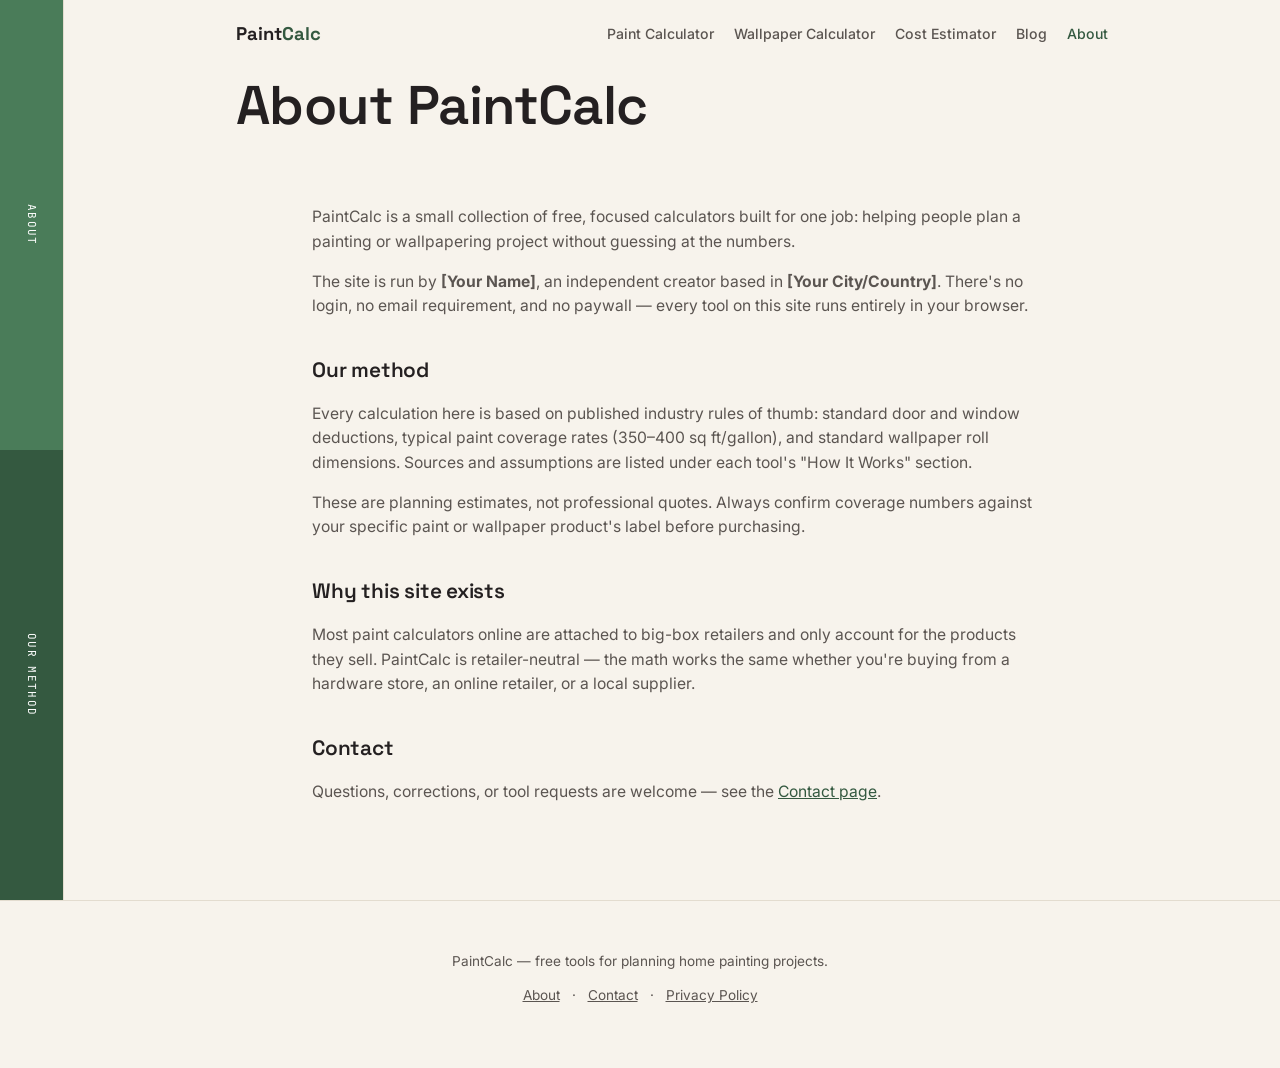
==== about.html @ 55cb7b65 "Add files via upload" ====
<!DOCTYPE html>
<html lang="en">
<head>
<meta charset="UTF-8">
<meta name="viewport" content="width=device-width, initial-scale=1.0">
<title>About PaintCalc | Free Painting Project Tools</title>
<meta name="description" content="PaintCalc builds free, ad-supported calculators to help homeowners and painters plan paint, wallpaper, and budget for their projects accurately.">
<meta name="robots" content="index, follow">
<link rel="preconnect" href="https://fonts.googleapis.com">
<link rel="preconnect" href="https://fonts.gstatic.com" crossorigin>
<link href="https://fonts.googleapis.com/css2?family=Space+Grotesk:wght@500;600;700&family=Inter:wght@400;500;600&family=JetBrains+Mono:wght@500;700&display=swap" rel="stylesheet">
<link rel="stylesheet" href="styles.css">
</head>
<body>
<div class="shell">
  <nav class="chip-rail" aria-label="Section navigation">
    <a href="#about" class="chip chip-1">About</a>
    <a href="#method" class="chip chip-4">Our Method</a>
  </nav>
  <main>
    <header class="site-nav">
      <a href="index.html" class="logo">Paint<span>Calc</span></a>
      <nav class="links">
        <a href="index.html">Paint Calculator</a>
        <a href="wallpaper-calculator.html">Wallpaper Calculator</a>
        <a href="paint-cost-calculator.html">Cost Estimator</a>
        <a href="blog.html">Blog</a>
        <a href="about.html" class="active">About</a>
      </nav>
    </header>

    <div class="hero compact">
      <h1>About PaintCalc</h1>
    </div>

    <section id="about">
      <div class="section-inner prose">
        <p>PaintCalc is a small collection of free, focused calculators built for one job: helping people plan a painting or wallpapering project without guessing at the numbers.</p>
        <p>The site is run by <strong>[Your Name]</strong>, an independent creator based in <strong>[Your City/Country]</strong>. There's no login, no email requirement, and no paywall — every tool on this site runs entirely in your browser.</p>

        <h2 id="method">Our method</h2>
        <p>Every calculation here is based on published industry rules of thumb: standard door and window deductions, typical paint coverage rates (350–400 sq ft/gallon), and standard wallpaper roll dimensions. Sources and assumptions are listed under each tool's "How It Works" section.</p>
        <p>These are planning estimates, not professional quotes. Always confirm coverage numbers against your specific paint or wallpaper product's label before purchasing.</p>

        <h2>Why this site exists</h2>
        <p>Most paint calculators online are attached to big-box retailers and only account for the products they sell. PaintCalc is retailer-neutral — the math works the same whether you're buying from a hardware store, an online retailer, or a local supplier.</p>

        <h2>Contact</h2>
        <p>Questions, corrections, or tool requests are welcome — see the <a href="contact.html">Contact page</a>.</p>
      </div>
    </section>
  </main>
</div>

<footer>
  <p>PaintCalc — free tools for planning home painting projects.</p>
  <p><a href="about.html">About</a> · <a href="contact.html">Contact</a> · <a href="privacy-policy.html">Privacy Policy</a></p>
</footer>
</body>
</html>
---- styles.css ----
:root{
  --cream:#F7F3EC;
  --paper:#FFFDF9;
  --ink:#242021;
  --ink-soft:#5B5551;
  --sage:#4A7C59;
  --sage-deep:#345940;
  --ochre:#D9A441;
  --slate:#3D5A80;
  --line:#E3DCCF;
  --radius:14px;
}
*{box-sizing:border-box;}
html{scroll-behavior:smooth;}
body{
  margin:0;
  background:var(--cream);
  color:var(--ink);
  font-family:'Inter',system-ui,sans-serif;
  line-height:1.55;
  -webkit-font-smoothing:antialiased;
}
h1,h2,h3,.display{
  font-family:'Space Grotesk',sans-serif;
  font-weight:600;
  letter-spacing:-0.01em;
  margin:0;
}
.mono{font-family:'JetBrains Mono',monospace;}
a{color:var(--sage-deep);}
:focus-visible{outline:3px solid var(--slate); outline-offset:2px;}
img,svg{display:block;max-width:100%;}

/* ---------- layout shell ---------- */
.shell{
  display:grid;
  grid-template-columns:64px 1fr;
  min-height:100vh;
}
@media (max-width:820px){
  .shell{grid-template-columns:1fr;}
}

/* ---------- paint-chip rail (signature element / in-page nav) ---------- */
.chip-rail{
  position:sticky;
  top:0;
  height:100vh;
  background:var(--paper);
  border-right:1px solid var(--line);
  display:flex;
  flex-direction:column;
}
@media (max-width:820px){
  .chip-rail{
    position:static;
    height:auto;
    flex-direction:row;
    border-right:none;
    border-bottom:1px solid var(--line);
    overflow-x:auto;
  }
}
.chip{
  flex:1;
  display:flex;
  align-items:center;
  justify-content:center;
  writing-mode:vertical-rl;
  text-orientation:mixed;
  font-family:'JetBrains Mono',monospace;
  font-size:11px;
  letter-spacing:0.12em;
  text-transform:uppercase;
  color:#fff;
  text-decoration:none;
  padding:18px 0;
  transition:flex-grow .25s ease;
}
.chip:hover, .chip:focus-visible{flex-grow:1.6;}
@media (max-width:820px){
  .chip{writing-mode:horizontal-tb; min-width:110px; padding:14px 10px;}
}
.chip-1{background:var(--sage);}
.chip-2{background:var(--ochre); color:#241d09;}
.chip-3{background:var(--slate);}
.chip-4{background:var(--sage-deep);}

main{min-width:0;}

/* ---------- top site nav (cross-page) ---------- */
.site-nav{
  display:flex;
  align-items:center;
  justify-content:space-between;
  flex-wrap:wrap;
  gap:14px;
  padding:20px 24px 0;
  max-width:920px;
  margin:0 auto;
}
.site-nav .logo{
  font-family:'Space Grotesk',sans-serif;
  font-weight:700;
  font-size:1.15rem;
  color:var(--ink);
  text-decoration:none;
}
.site-nav .logo span{color:var(--sage-deep);}
.site-nav .links{
  display:flex;
  gap:20px;
  flex-wrap:wrap;
  font-size:.88rem;
  font-weight:500;
}
.site-nav .links a{
  color:var(--ink-soft);
  text-decoration:none;
}
.site-nav .links a:hover, .site-nav .links a.active{color:var(--sage-deep);}

/* ---------- hero ---------- */
.hero{
  padding:40px 24px 48px;
  max-width:920px;
  margin:0 auto;
  text-align:left;
}
.hero.compact{padding-top:28px;}
.eyebrow{
  display:inline-flex;
  align-items:center;
  gap:8px;
  font-family:'JetBrains Mono',monospace;
  font-size:12px;
  letter-spacing:0.1em;
  text-transform:uppercase;
  color:var(--ink-soft);
  background:var(--paper);
  border:1px solid var(--line);
  padding:6px 12px;
  border-radius:999px;
  margin-bottom:22px;
}
.eyebrow .dot{width:8px;height:8px;border-radius:50%;background:var(--sage);}
.hero h1{
  font-size:clamp(2.1rem, 4.4vw, 3.4rem);
  line-height:1.05;
  max-width:16ch;
}
.hero h1 em{
  font-style:normal;
  color:var(--sage-deep);
  position:relative;
}
.hero p.lede{
  margin-top:20px;
  font-size:1.08rem;
  color:var(--ink-soft);
  max-width:56ch;
}
.swatch-strip{
  display:flex;
  gap:6px;
  margin-top:32px;
}
.swatch-strip span{
  height:34px;
  flex:1;
  border-radius:6px;
  max-width:70px;
}

/* ---------- calculator card ---------- */
section{padding:8px 24px 64px;}
.section-inner{max-width:920px;margin:0 auto;}
.card{
  background:var(--paper);
  border:1px solid var(--line);
  border-radius:var(--radius);
  padding:32px;
  box-shadow:0 1px 0 rgba(36,32,33,0.03);
}
.card h2{font-size:1.5rem;margin-bottom:6px;}
.card .sub{color:var(--ink-soft);font-size:.95rem;margin-bottom:28px;}
.grid{
  display:grid;
  grid-template-columns:repeat(3,1fr);
  gap:20px 24px;
}
@media (max-width:640px){.grid{grid-template-columns:1fr 1fr;}}
.field label{
  display:block;
  font-size:.82rem;
  font-weight:600;
  color:var(--ink-soft);
  margin-bottom:7px;
}
.field input, .field select{
  width:100%;
  padding:11px 12px;
  border:1.5px solid var(--line);
  border-radius:9px;
  font-family:'JetBrains Mono',monospace;
  font-size:1rem;
  background:var(--cream);
  color:var(--ink);
}
.field input:focus, .field select:focus{border-color:var(--sage);}
.field .hint{font-size:.75rem;color:var(--ink-soft);margin-top:4px;font-family:'Inter',sans-serif;}
.checkfield{display:flex;align-items:center;gap:8px;margin-top:8px;}
.checkfield input{width:auto;}
.actions{
  margin-top:28px;
  display:flex;
  align-items:center;
  gap:16px;
  flex-wrap:wrap;
}
button.primary{
  background:var(--sage-deep);
  color:#fff;
  border:none;
  padding:14px 26px;
  border-radius:9px;
  font-family:'Space Grotesk',sans-serif;
  font-weight:600;
  font-size:1rem;
  cursor:pointer;
  transition:background .15s ease, transform .1s ease;
}
button.primary:hover{background:var(--sage);}
button.primary:active{transform:translateY(1px);}
.reset{
  background:none;
  border:none;
  color:var(--ink-soft);
  font-size:.9rem;
  text-decoration:underline;
  cursor:pointer;
  padding:6px;
}

.result{
  margin-top:28px;
  border-top:1px dashed var(--line);
  padding-top:26px;
  display:none;
}
.result.show{display:block;}
.result-grid{
  display:grid;
  grid-template-columns:1fr 1fr;
  gap:16px;
}
@media (max-width:520px){.result-grid{grid-template-columns:1fr;}}
.result-tile{
  background:var(--cream);
  border:1px solid var(--line);
  border-radius:10px;
  padding:18px 20px;
}
.result-tile .label{
  font-size:.78rem;
  text-transform:uppercase;
  letter-spacing:.08em;
  color:var(--ink-soft);
  font-weight:600;
}
.result-tile .value{
  font-family:'JetBrains Mono',monospace;
  font-size:1.9rem;
  font-weight:700;
  color:var(--sage-deep);
  margin-top:4px;
}
.result-tile .value small{font-size:1rem;color:var(--ink-soft);font-weight:500;}
.result-note{
  margin-top:16px;
  font-size:.9rem;
  color:var(--ink-soft);
}

/* ---------- content sections ---------- */
.section-head{margin-bottom:26px;}
.section-head .kicker{
  font-family:'JetBrains Mono',monospace;
  font-size:12px;
  letter-spacing:.1em;
  text-transform:uppercase;
  color:var(--sage-deep);
  font-weight:700;
}
.section-head h2{font-size:1.7rem;margin-top:8px;}

.steps{
  display:grid;
  grid-template-columns:repeat(3,1fr);
  gap:20px;
}
@media (max-width:720px){.steps{grid-template-columns:1fr;}}
.step{
  background:var(--paper);
  border:1px solid var(--line);
  border-radius:12px;
  padding:22px;
}
.step .num{
  font-family:'JetBrains Mono',monospace;
  font-weight:700;
  color:var(--ochre);
  font-size:.85rem;
}
.step h3{font-size:1.05rem;margin-top:8px;}
.step p{color:var(--ink-soft);font-size:.93rem;margin-top:6px;}

.tips-list{
  display:grid;
  gap:14px;
}
.tip{
  display:flex;
  gap:14px;
  background:var(--paper);
  border:1px solid var(--line);
  border-radius:12px;
  padding:18px 20px;
}
.tip .chip-dot{
  width:10px;height:10px;border-radius:50%;
  background:var(--slate);
  margin-top:7px;
  flex-shrink:0;
}
.tip p{margin:0;color:var(--ink-soft);font-size:.94rem;}
.tip strong{color:var(--ink);}

.faq{border-top:1px solid var(--line);}
.faq-item{border-bottom:1px solid var(--line);padding:18px 0;}
.faq-item summary{
  cursor:pointer;
  font-weight:600;
  font-size:1rem;
  list-style:none;
  display:flex;
  justify-content:space-between;
  align-items:center;
}
.faq-item summary::-webkit-details-marker{display:none;}
.faq-item summary .icon{
  font-family:'JetBrains Mono',monospace;
  color:var(--sage-deep);
  font-size:1.2rem;
}
.faq-item[open] summary .icon{transform:rotate(45deg);}
.faq-item .icon{transition:transform .15s ease;}
.faq-item p{color:var(--ink-soft);margin-top:10px;font-size:.94rem;}

/* ---------- plain content pages (about/privacy/contact) ---------- */
.prose{max-width:720px;}
.prose h2{font-size:1.3rem;margin-top:36px;margin-bottom:10px;}
.prose p, .prose li{color:var(--ink-soft);font-size:.98rem;}
.prose ul{padding-left:20px;}
.contact-form{display:grid;gap:16px;max-width:480px;margin-top:20px;}
.contact-form textarea{
  width:100%;
  padding:11px 12px;
  border:1.5px solid var(--line);
  border-radius:9px;
  font-family:'Inter',sans-serif;
  font-size:1rem;
  background:var(--cream);
  color:var(--ink);
  min-height:120px;
  resize:vertical;
}

footer{
  padding:36px 24px 48px;
  text-align:center;
  color:var(--ink-soft);
  font-size:.85rem;
  border-top:1px solid var(--line);
}
footer a{color:var(--ink-soft);margin:0 8px;}
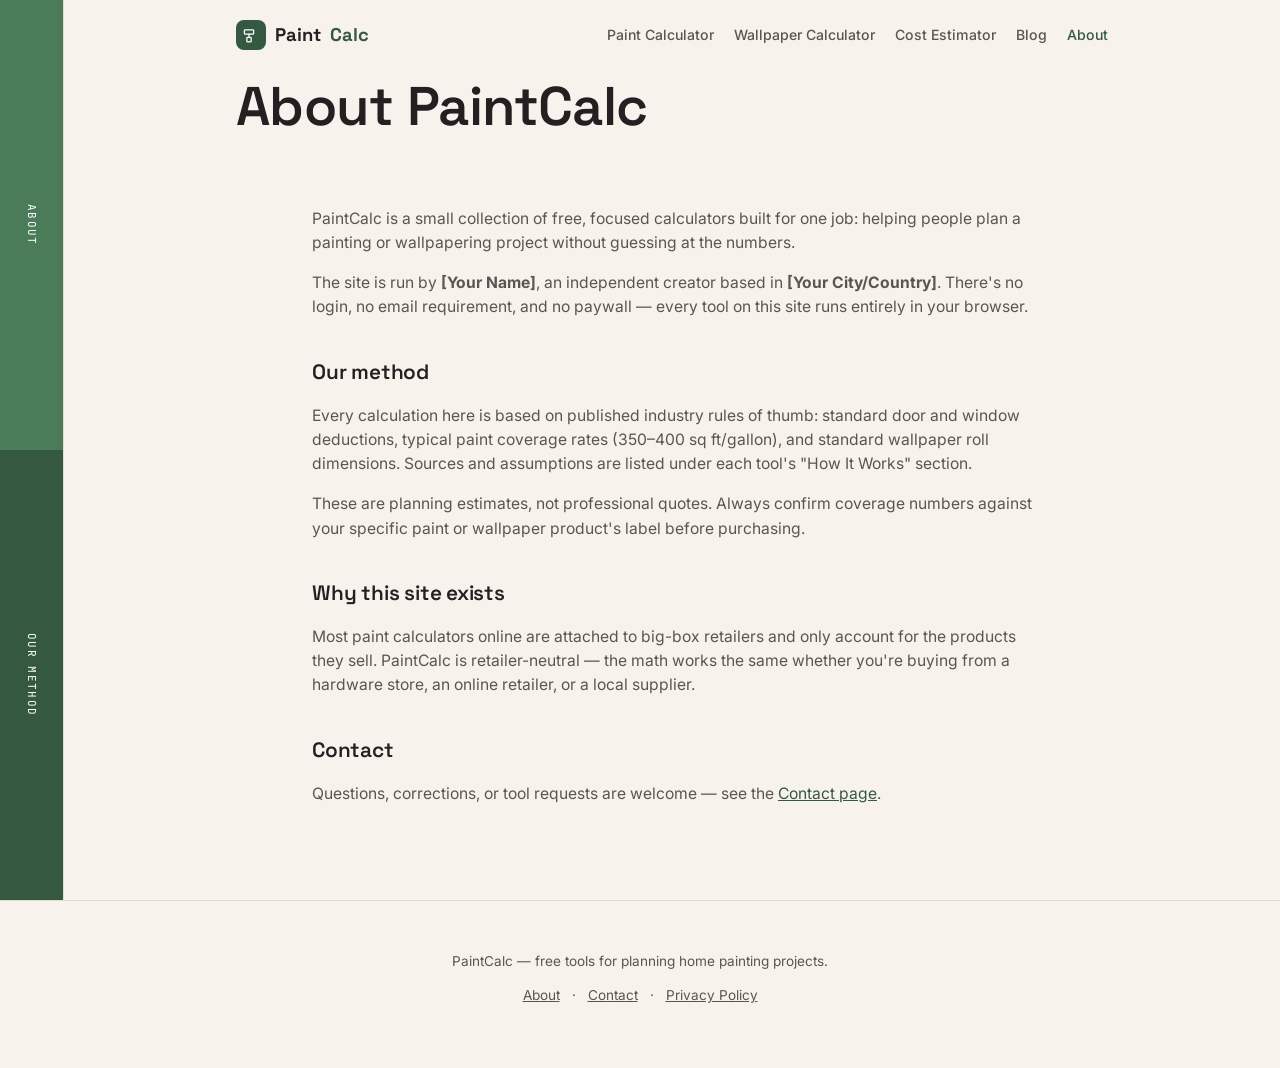
==== commit 1088f682: "Add files via upload" ====
--- a/about.html
+++ b/about.html
@@ -1,6 +1,9 @@
 <!DOCTYPE html>
 <html lang="en">
 <head>
+<meta name="google-site-verification" content="9bSXV0oYwCNz4T_QT4-FbvCW3bJShIEgX8HZMbep9Co" />
+<script async src="https://pagead2.googlesyndication.com/pagead/js/adsbygoogle.js?client=ca-pub-2006445566626425" crossorigin="anonymous"></script>
+
 <meta charset="UTF-8">
 <meta name="viewport" content="width=device-width, initial-scale=1.0">
 <title>About PaintCalc | Free Painting Project Tools</title>
@@ -19,13 +22,13 @@
   </nav>
   <main>
     <header class="site-nav">
-      <a href="index.html" class="logo">Paint<span>Calc</span></a>
+      <a href="/" class="logo"><span class="icon-badge"><svg viewBox="0 0 24 24" fill="none" stroke="currentColor" stroke-width="1.8" stroke-linecap="round" stroke-linejoin="round"><rect x="2" y="4" width="13" height="6" rx="1"/><path d="M8.5 10v4.5"/><rect x="5.5" y="14.5" width="6" height="6.5" rx="1"/></svg></span>Paint<span>Calc</span></a>
       <nav class="links">
-        <a href="index.html">Paint Calculator</a>
-        <a href="wallpaper-calculator.html">Wallpaper Calculator</a>
-        <a href="paint-cost-calculator.html">Cost Estimator</a>
-        <a href="blog.html">Blog</a>
-        <a href="about.html" class="active">About</a>
+        <a href="/">Paint Calculator</a>
+        <a href="/wallpaper-calculator">Wallpaper Calculator</a>
+        <a href="/paint-cost-calculator">Cost Estimator</a>
+        <a href="/blog">Blog</a>
+        <a href="/about" class="active">About</a>
       </nav>
     </header>
 
@@ -46,7 +49,7 @@
         <p>Most paint calculators online are attached to big-box retailers and only account for the products they sell. PaintCalc is retailer-neutral — the math works the same whether you're buying from a hardware store, an online retailer, or a local supplier.</p>
 
         <h2>Contact</h2>
-        <p>Questions, corrections, or tool requests are welcome — see the <a href="contact.html">Contact page</a>.</p>
+        <p>Questions, corrections, or tool requests are welcome — see the <a href="/contact">Contact page</a>.</p>
       </div>
     </section>
   </main>
@@ -54,7 +57,7 @@
 
 <footer>
   <p>PaintCalc — free tools for planning home painting projects.</p>
-  <p><a href="about.html">About</a> · <a href="contact.html">Contact</a> · <a href="privacy-policy.html">Privacy Policy</a></p>
+  <p><a href="/about">About</a> · <a href="/contact">Contact</a> · <a href="/privacy-policy">Privacy Policy</a></p>
 </footer>
 </body>
 </html>
--- a/styles.css
+++ b/styles.css
@@ -105,8 +105,58 @@
   font-size:1.15rem;
   color:var(--ink);
   text-decoration:none;
+  display:flex;
+  align-items:center;
+  gap:9px;
 }
 .site-nav .logo span{color:var(--sage-deep);}
+.site-nav .logo .icon-badge{
+  width:30px;height:30px;
+  background:var(--sage-deep);
+  border-radius:8px;
+  display:flex;align-items:center;justify-content:center;
+  flex-shrink:0;
+}
+.site-nav .logo .icon-badge svg{width:17px;height:17px;color:#fff;}
+
+/* ---------- icon system ---------- */
+.icon{width:18px;height:18px;flex-shrink:0;display:inline-block;vertical-align:middle;}
+.field label{display:flex;align-items:center;gap:7px;}
+.field label .icon{width:15px;height:15px;color:var(--sage-deep);}
+
+.hero-art{
+  position:absolute;
+  top:36px;
+  right:24px;
+  width:150px;
+  height:150px;
+  color:var(--sage);
+  opacity:0.14;
+  pointer-events:none;
+}
+.hero-art svg{width:100%;height:100%;}
+@media (max-width:820px){.hero-art{display:none;}}
+.hero{position:relative;}
+
+.icon-badge-lg{
+  width:44px;height:44px;
+  border-radius:11px;
+  background:var(--cream);
+  border:1px solid var(--line);
+  display:flex;align-items:center;justify-content:center;
+  margin-bottom:14px;
+}
+.icon-badge-lg svg{width:22px;height:22px;color:var(--ochre);}
+
+.result-tile .icon{width:18px;height:18px;color:var(--sage-deep);margin-bottom:8px;}
+
+.tip{align-items:flex-start;}
+.tip .icon-dot{
+  width:30px;height:30px;border-radius:9px;
+  display:flex;align-items:center;justify-content:center;
+  flex-shrink:0;
+}
+.tip .icon-dot svg{width:16px;height:16px;color:#fff;}
 .site-nav .links{
   display:flex;
   gap:20px;
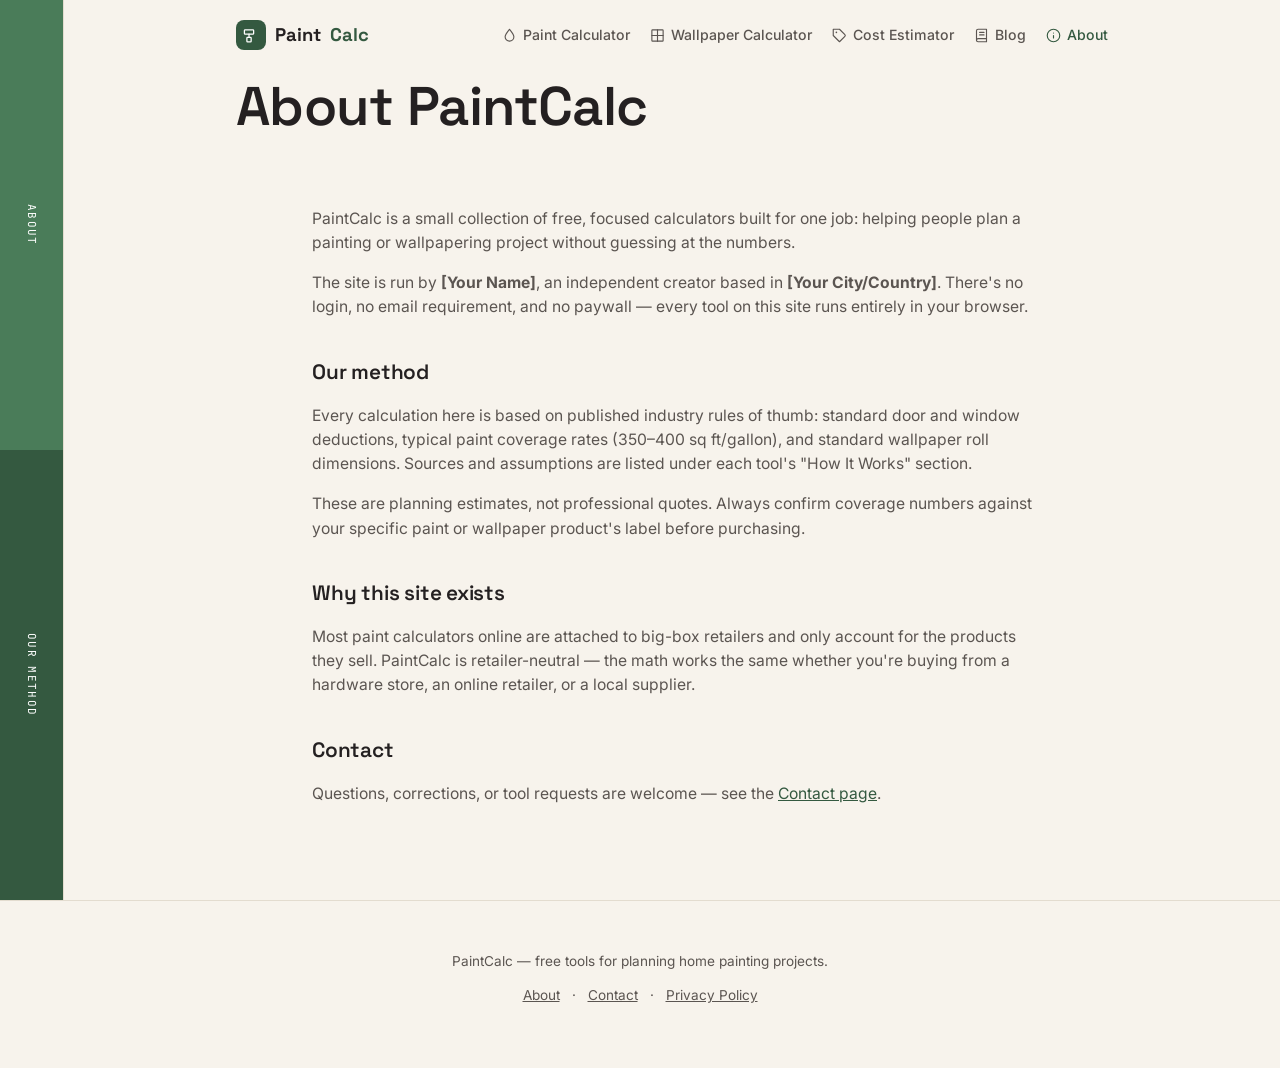
==== commit cce2b395: "Add files via upload" ====
--- a/about.html
+++ b/about.html
@@ -24,11 +24,11 @@
     <header class="site-nav">
       <a href="/" class="logo"><span class="icon-badge"><svg viewBox="0 0 24 24" fill="none" stroke="currentColor" stroke-width="1.8" stroke-linecap="round" stroke-linejoin="round"><rect x="2" y="4" width="13" height="6" rx="1"/><path d="M8.5 10v4.5"/><rect x="5.5" y="14.5" width="6" height="6.5" rx="1"/></svg></span>Paint<span>Calc</span></a>
       <nav class="links">
-        <a href="/">Paint Calculator</a>
-        <a href="/wallpaper-calculator">Wallpaper Calculator</a>
-        <a href="/paint-cost-calculator">Cost Estimator</a>
-        <a href="/blog">Blog</a>
-        <a href="/about" class="active">About</a>
+        <a href="/"><svg viewBox="0 0 24 24" fill="none" stroke="currentColor" stroke-width="1.8" stroke-linecap="round" stroke-linejoin="round"><path d="M12 2c4 5 7 8.5 7 12a7 7 0 1 1-14 0c0-3.5 3-7 7-12Z"/></svg>Paint Calculator</a>
+        <a href="/wallpaper-calculator"><svg viewBox="0 0 24 24" fill="none" stroke="currentColor" stroke-width="1.8" stroke-linecap="round" stroke-linejoin="round"><rect x="3" y="3" width="18" height="18" rx="1"/><path d="M12 3v18M3 12h18"/></svg>Wallpaper Calculator</a>
+        <a href="/paint-cost-calculator"><svg viewBox="0 0 24 24" fill="none" stroke="currentColor" stroke-width="1.8" stroke-linecap="round" stroke-linejoin="round"><path d="M20.6 13.4 12 22 2 12V2h10l8.6 8.6a2 2 0 0 1 0 2.8Z"/><circle cx="7" cy="7" r="1.3" fill="currentColor" stroke="none"/></svg>Cost Estimator</a>
+        <a href="/blog"><svg viewBox="0 0 24 24" fill="none" stroke="currentColor" stroke-width="1.8" stroke-linecap="round" stroke-linejoin="round"><path d="M4 19.5A2.5 2.5 0 0 1 6.5 17H20"/><path d="M6.5 2H20v20H6.5A2.5 2.5 0 0 1 4 19.5v-15A2.5 2.5 0 0 1 6.5 2Z"/><path d="M9 7h7M9 11h7"/></svg>Blog</a>
+        <a href="/about" class="active"><svg viewBox="0 0 24 24" fill="none" stroke="currentColor" stroke-width="1.8" stroke-linecap="round" stroke-linejoin="round"><circle cx="12" cy="12" r="10"/><path d="M12 16v-4M12 8h.01"/></svg>About</a>
       </nav>
     </header>
 
--- a/styles.css
+++ b/styles.css
@@ -167,7 +167,11 @@
 .site-nav .links a{
   color:var(--ink-soft);
   text-decoration:none;
-}
+  display:flex;
+  align-items:center;
+  gap:6px;
+}
+.site-nav .links a svg{width:15px;height:15px;flex-shrink:0;}
 .site-nav .links a:hover, .site-nav .links a.active{color:var(--sage-deep);}
 
 /* ---------- hero ---------- */
